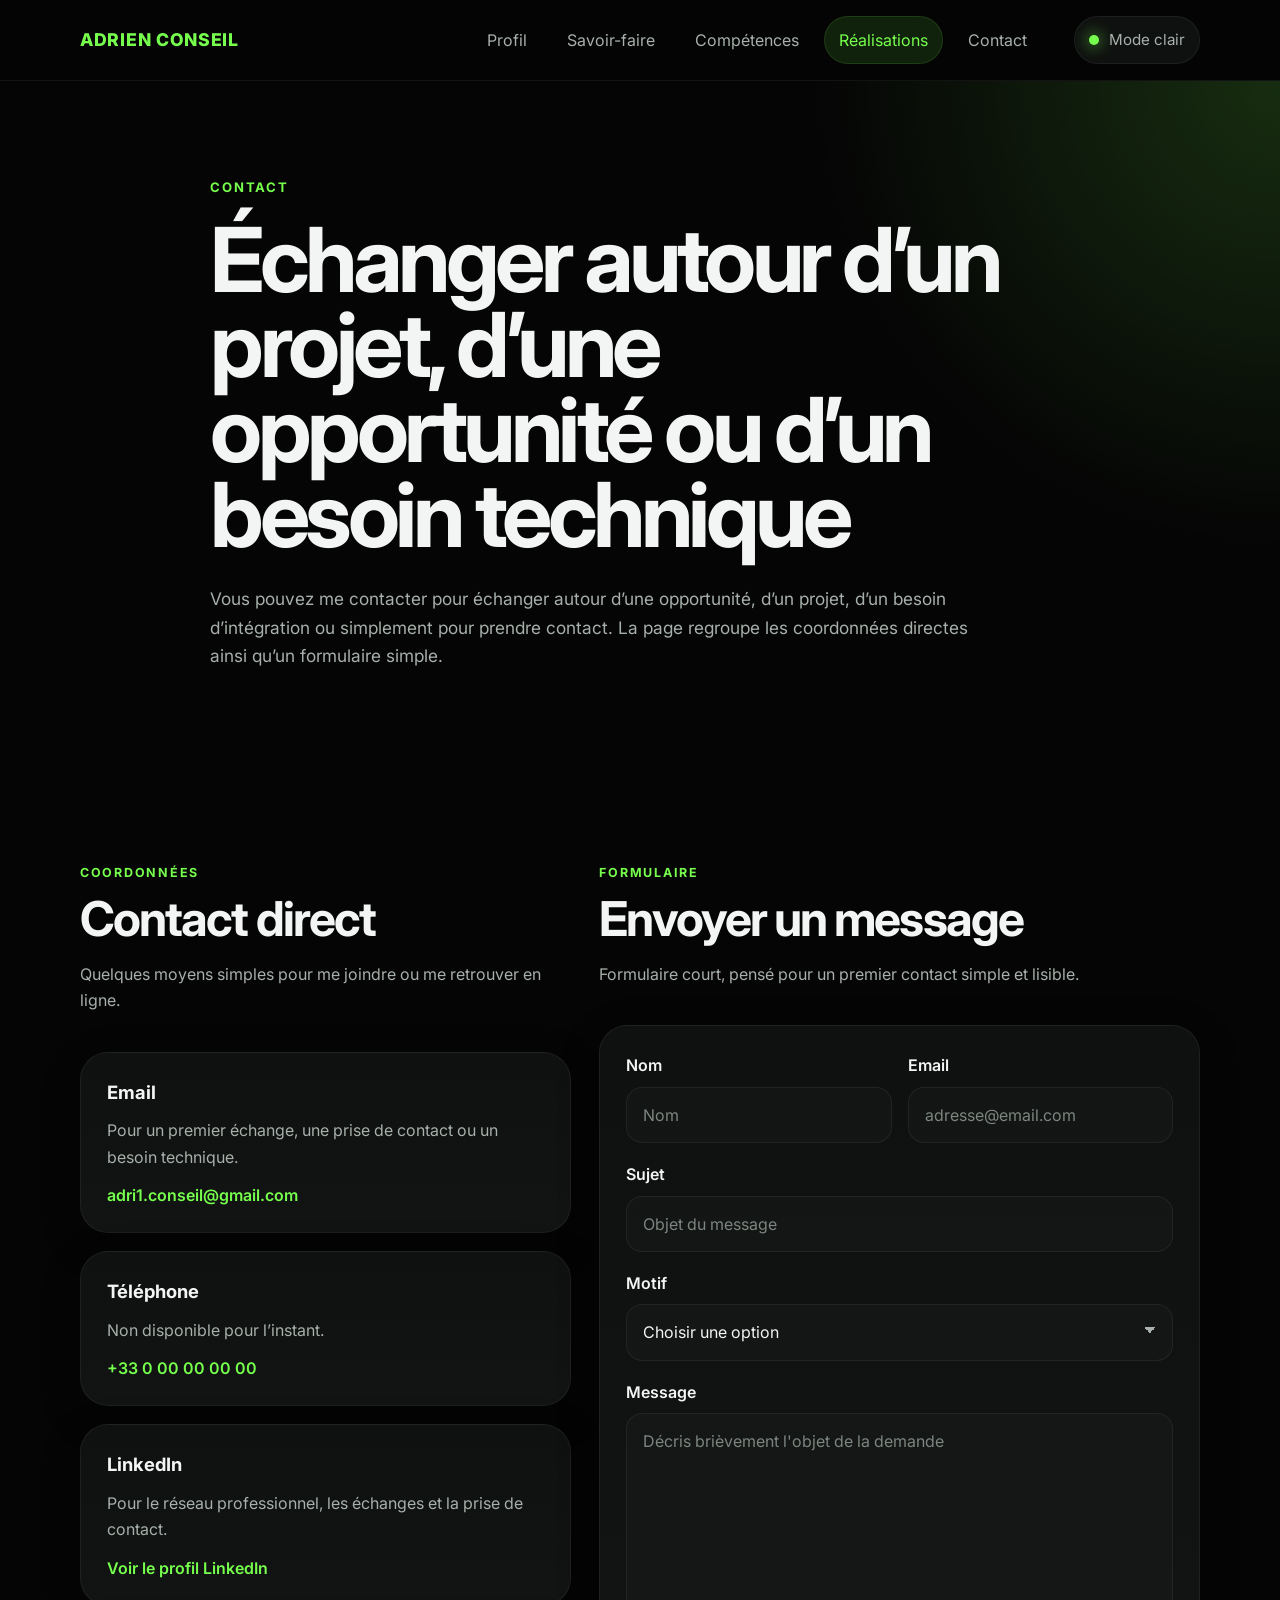
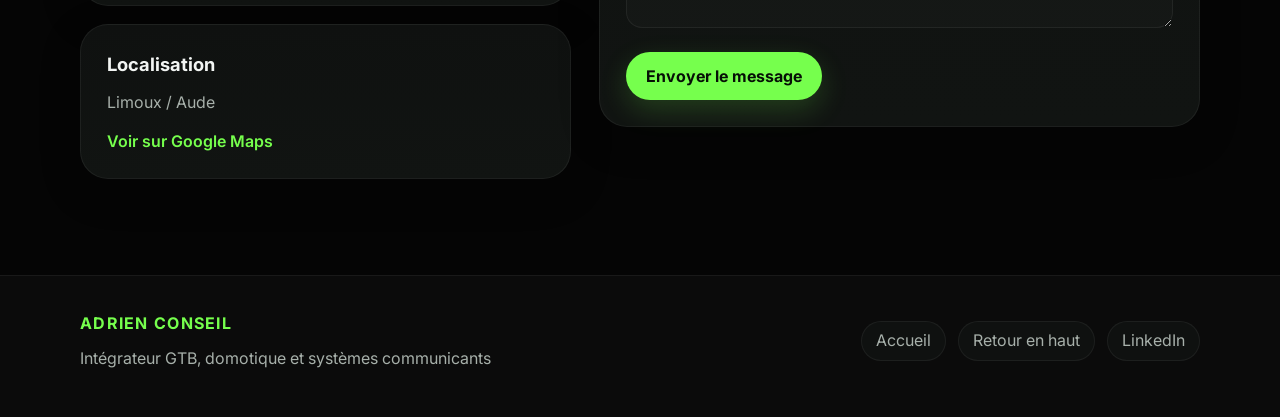
==== contact.html @ 9e02d575 "gros push de maj gros push" ====
<!DOCTYPE html>
<html lang="fr">
<head>
  <meta charset="UTF-8" />
  <meta name="viewport" content="width=device-width, initial-scale=1.0" />
  <title>Contact — Adrien Conseil</title>
  <meta
    name="description"
    content="Page de contact d’Adrien Conseil — Intégrateur GTB, domotique et systèmes communicants."
  />
  <link rel="stylesheet" href="style.css" />
</head>
<body data-theme="dark">
  <header class="site-header">
    <div class="container header-inner">
      <a href="index.html#top" class="site-brand">Adrien Conseil</a>

      <nav class="main-nav" aria-label="Navigation principale">
        <a href="index.html#profil" class="nav-link">Profil</a>
        <a href="index.html#missions" class="nav-link">Savoir-faire</a>
        <a href="index.html#competences" class="nav-link">Compétences</a>
        <a href="realisations.html" class="nav-link active">Réalisations</a>
        <a href="contact.html" class="nav-link">Contact</a>
      </nav>

      <button
        class="theme-toggle"
        id="themeToggle"
        type="button"
        aria-label="Changer de thème"
      >
        <span class="theme-toggle-dot"></span>
        <span class="theme-toggle-text">Mode clair</span>
      </button>
    </div>
  </header>

  <main id="top">
    <section class="section hero hero-contact">
      <div class="container hero-inner">
        <p class="eyebrow">Contact</p>
        <h1>Échanger autour d’un projet, d’une opportunité ou d’un besoin technique</h1>
        <p class="hero-text">
          Vous pouvez me contacter pour échanger autour d’une opportunité, d’un projet,
          d’un besoin d’intégration ou simplement pour prendre contact. La page
          regroupe les coordonnées directes ainsi qu’un formulaire simple.
        </p>
      </div>
    </section>

    <section class="section">
      <div class="container contact-layout">
        <div class="contact-column">
          <div class="section-heading">
            <p class="section-kicker">Coordonnées</p>
            <h2>Contact direct</h2>
            <p class="section-intro">
              Quelques moyens simples pour me joindre ou me retrouver en ligne.
            </p>
          </div>

          <div class="contact-cards">
            <article class="contact-card">
              <h3>Email</h3>
              <p>Pour un premier échange, une prise de contact ou un besoin technique.</p>
              <a href="mailto:adri1.conseil@gmail.com">adri1.conseil@gmail.com</a>
            </article>

            <article class="contact-card">
              <h3>Téléphone</h3>
              <p>Non disponible pour l’instant.</p>
              <a href="tel:+33000000000">+33 0 00 00 00 00</a>
            </article>

            <article class="contact-card">
              <h3>LinkedIn</h3>
              <p>Pour le réseau professionnel, les échanges et la prise de contact.</p>
              <a
                href="https://www.linkedin.com/in/adrien-conseil-538101113/"
                target="_blank"
                rel="noopener noreferrer"
              >
                Voir le profil LinkedIn
              </a>
            </article>

            <article class="contact-card">
              <h3>Localisation</h3>
              <p>Limoux / Aude</p>
              <a
                href="https://www.google.com/maps/search/?api=1&query=Limoux%2C+Aude"
                target="_blank"
                rel="noopener noreferrer"
              >
                Voir sur Google Maps
              </a>
            </article>
          </div>
        </div>

        <div class="contact-column">
          <div class="section-heading">
            <p class="section-kicker">Formulaire</p>
            <h2>Envoyer un message</h2>
            <p class="section-intro">
              Formulaire court, pensé pour un premier contact simple et lisible.
            </p>
          </div>

          <div class="contact-form-card">
            <form
              name="contact"
              method="POST"
              data-netlify="true"
              netlify-honeypot="bot-field"
              class="contact-form"
            >
              <input type="hidden" name="form-name" value="contact" />
              <p class="form-hidden">
                <label>
                  Ne pas remplir ce champ
                  <input name="bot-field" type="text" />
                </label>
              </p>

              <div class="form-grid">
                <div class="form-field">
                  <label for="name">Nom</label>
                  <input id="name" name="name" type="text" placeholder="Nom" required />
                </div>

                <div class="form-field">
                  <label for="email">Email</label>
                  <input id="email" name="email" type="email" placeholder="adresse@email.com" required />
                </div>
              </div>

              <div class="form-field">
                <label for="subject">Sujet</label>
                <input id="subject" name="subject" type="text" placeholder="Objet du message" />
              </div>

              <div class="form-field">
                <label for="reason">Motif</label>
                <select id="reason" name="reason">
                  <option value="">Choisir une option</option>
                  <option value="opportunite">Opportunité</option>
                  <option value="projet">Projet</option>
                  <option value="besoin-technique">Besoin technique</option>
                  <option value="autre">Autre</option>
                </select>
              </div>

              <div class="form-field">
                <label for="message">Message</label>
                <textarea
                  id="message"
                  name="message"
                  rows="7"
                  placeholder="Décris brièvement l'objet de la demande"
                  required
                ></textarea>
              </div>

              <div class="form-actions">
                <button type="submit" class="btn">Envoyer le message</button>
              </div>
            </form>
          </div>
        </div>
      </div>
    </section>
  </main>

  <footer class="site-footer">
    <div class="container footer-inner footer-inner-light">
      <div class="footer-text">
        <h2>Adrien Conseil</h2>
        <p>Intégrateur GTB, domotique et systèmes communicants</p>
      </div>

      <div class="footer-links">
        <a href="index.html">Accueil</a>
        <a href="#top">Retour en haut</a>
        <a
          href="https://www.linkedin.com/in/adrien-conseil-538101113/"
          target="_blank"
          rel="noopener noreferrer"
        >
          LinkedIn
        </a>
      </div>
    </div>
  </footer>

  <script>
    const body = document.body;
    const toggle = document.getElementById("themeToggle");
    const toggleText = document.querySelector(".theme-toggle-text");

    function applyTheme(theme) {
      body.setAttribute("data-theme", theme);
      localStorage.setItem("theme", theme);
      if (toggleText) {
        toggleText.textContent = theme === "dark" ? "Mode clair" : "Mode sombre";
      }
    }

    const savedTheme = localStorage.getItem("theme");
    if (savedTheme === "light" || savedTheme === "dark") {
      applyTheme(savedTheme);
    } else {
      applyTheme("dark");
    }

    if (toggle) {
      toggle.addEventListener("click", () => {
        const currentTheme = body.getAttribute("data-theme");
        applyTheme(currentTheme === "dark" ? "light" : "dark");
      });
    }
  </script>
</body>
</html>
---- style.css ----
@import url("https://fonts.googleapis.com/css2?family=Inter:wght@400;500;600;700;800&display=swap");

:root {
  --font-main: "Inter", Arial, sans-serif;
  --radius-sm: 10px;
  --radius-md: 18px;
  --radius-lg: 28px;
  --shadow-soft: 0 12px 40px rgba(0, 0, 0, 0.22);
  --transition-fast: 0.2s ease;
  --transition-medium: 0.35s ease;
}

body[data-theme="dark"] {
  --bg: #050505;
  --bg-elevated: #0b0b0b;
  --bg-card: #0f1110;
  --bg-card-2: #111412;
  --text: #f2f5f3;
  --text-soft: #a7b0aa;
  --text-muted: #7c857f;
  --border: rgba(122, 255, 87, 0.12);
  --border-soft: rgba(255, 255, 255, 0.06);
  --accent: #76ff4d;
  --accent-strong: #57e234;
  --accent-soft: rgba(118, 255, 77, 0.12);
  --hero-glow: radial-gradient(circle at top right, rgba(118, 255, 77, 0.16), transparent 32%);
  --section-alt: #080909;
  --button-secondary-bg: rgba(255, 255, 255, 0.03);
  --button-secondary-text: #f2f5f3;
  --input-bg: rgba(255, 255, 255, 0.02);
  --select-option-bg: #111412;
  --select-option-text: #f2f5f3;
}

body[data-theme="light"] {
  --bg: #f3f5f3;
  --bg-elevated: #fcfcfb;
  --bg-card: #ffffff;
  --bg-card-2: #f8faf8;
  --text: #171c18;
  --text-soft: #4f5a53;
  --text-muted: #758077;
  --border: rgba(41, 120, 30, 0.15);
  --border-soft: rgba(0, 0, 0, 0.08);
  --accent: #4dbb34;
  --accent-strong: #2c8f1c;
  --accent-soft: rgba(77, 187, 52, 0.10);
  --hero-glow: radial-gradient(circle at top right, rgba(77, 187, 52, 0.14), transparent 34%);
  --section-alt: #edf1ed;
  --button-secondary-bg: rgba(0, 0, 0, 0.03);
  --button-secondary-text: #171c18;
  --input-bg: rgba(0, 0, 0, 0.02);
  --select-option-bg: #ffffff;
  --select-option-text: #171c18;
}

* {
  box-sizing: border-box;
}

html {
  scroll-behavior: smooth;
}

body {
  margin: 0;
  font-family: var(--font-main);
  background: var(--bg);
  color: var(--text);
  line-height: 1.65;
  transition:
    background-color var(--transition-medium),
    color var(--transition-medium);
}

img {
  max-width: 100%;
  display: block;
}

a {
  color: inherit;
}

button,
input,
select,
textarea {
  font: inherit;
}

.container {
  width: min(1120px, calc(100% - 40px));
  margin: 0 auto;
}

.section {
  padding: 96px 0;
  position: relative;
}

.section-alt {
  background: var(--section-alt);
  border-top: 1px solid var(--border-soft);
  border-bottom: 1px solid var(--border-soft);
}

.site-header {
  position: sticky;
  top: 0;
  z-index: 100;
  backdrop-filter: blur(14px);
  background: color-mix(in srgb, var(--bg) 82%, transparent);
  border-bottom: 1px solid var(--border-soft);
}

.header-inner {
  min-height: 80px;
  display: flex;
  align-items: center;
  gap: 24px;
}

.site-brand {
  text-decoration: none;
  font-weight: 800;
  font-size: 1.1rem;
  letter-spacing: 0.04em;
  text-transform: uppercase;
  color: var(--accent);
  white-space: nowrap;
}

.main-nav {
  display: flex;
  align-items: center;
  gap: 10px;
  margin-left: auto;
}

.nav-link {
  text-decoration: none;
  color: var(--text-soft);
  padding: 10px 14px;
  border-radius: 999px;
  border: 1px solid transparent;
  transition:
    color var(--transition-fast),
    background-color var(--transition-fast),
    border-color var(--transition-fast);
}

.nav-link:hover {
  color: var(--text);
  background: var(--accent-soft);
  border-color: var(--border);
}

.nav-link.active {
  color: var(--accent);
  background: var(--accent-soft);
  border-color: var(--border);
}

.theme-toggle {
  margin-left: 8px;
  display: inline-flex;
  align-items: center;
  gap: 10px;
  background: var(--bg-card);
  color: var(--text);
  border: 1px solid var(--border-soft);
  border-radius: 999px;
  padding: 10px 14px;
  cursor: pointer;
  transition:
    transform var(--transition-fast),
    border-color var(--transition-fast),
    background-color var(--transition-fast);
}

.theme-toggle:hover {
  transform: translateY(-1px);
  border-color: var(--border);
}

.theme-toggle-dot {
  width: 10px;
  height: 10px;
  border-radius: 50%;
  background: var(--accent);
  box-shadow: 0 0 16px var(--accent);
}

.theme-toggle-text {
  font-size: 0.95rem;
  color: var(--text-soft);
}

.hero {
  min-height: calc(100vh - 80px);
  display: flex;
  align-items: center;
  background:
    var(--hero-glow),
    linear-gradient(to bottom, transparent, transparent);
}

.hero-contact {
  min-height: 62vh;
}

.hero-inner {
  max-width: 860px;
}

.eyebrow {
  margin: 0 0 18px;
  color: var(--accent);
  font-weight: 700;
  text-transform: uppercase;
  letter-spacing: 0.14em;
  font-size: 0.82rem;
}

.hero h1 {
  margin: 0;
  font-size: clamp(3rem, 7vw, 6rem);
  line-height: 0.95;
  letter-spacing: -0.05em;
}

.hero-subtitle {
  margin: 18px 0 0;
  font-size: clamp(1.15rem, 2.2vw, 1.6rem);
  color: var(--text);
  font-weight: 600;
}

.hero-text {
  margin: 28px 0 0;
  max-width: 780px;
  font-size: 1.08rem;
  color: var(--text-soft);
}

.hero-actions {
  margin-top: 34px;
  display: flex;
  flex-wrap: wrap;
  gap: 14px;
}

.btn {
  display: inline-flex;
  align-items: center;
  justify-content: center;
  min-height: 48px;
  padding: 0 20px;
  border-radius: 999px;
  text-decoration: none;
  font-weight: 700;
  border: none;
  transition:
    transform var(--transition-fast),
    background-color var(--transition-fast),
    color var(--transition-fast),
    border-color var(--transition-fast),
    box-shadow var(--transition-fast);
}

.btn:hover {
  transform: translateY(-2px);
}

.btn {
  background: var(--accent);
  color: #061006;
  box-shadow: 0 10px 28px rgba(118, 255, 77, 0.18);
}

.btn:hover {
  background: var(--accent-strong);
}

.btn-secondary {
  background: var(--button-secondary-bg);
  color: var(--button-secondary-text);
  border: 1px solid var(--border-soft);
  box-shadow: none;
}

.btn-secondary:hover {
  border-color: var(--border);
  background: var(--accent-soft);
  color: var(--text);
}

.section-heading {
  margin-bottom: 38px;
  max-width: 760px;
}

.section-heading-wide {
  max-width: 980px;
}

.section-kicker {
  margin: 0 0 10px;
  color: var(--accent);
  text-transform: uppercase;
  letter-spacing: 0.14em;
  font-weight: 700;
  font-size: 0.78rem;
}

.section-heading h2 {
  margin: 0;
  font-size: clamp(2rem, 4vw, 3rem);
  line-height: 1.08;
  letter-spacing: -0.04em;
}

.section-intro {
  margin: 16px 0 0;
  color: var(--text-soft);
  max-width: 680px;
}

.content-card,
.highlight-card,
.contact-card,
.contact-form-card {
  background: linear-gradient(180deg, var(--bg-card), var(--bg-card-2));
  border: 1px solid var(--border-soft);
  border-radius: var(--radius-lg);
  box-shadow: var(--shadow-soft);
}

.content-card {
  padding: 30px;
}

.content-card p {
  margin: 0 0 18px;
  color: var(--text-soft);
}

.content-card p:last-child {
  margin-bottom: 0;
}

/* Timeline */
.timeline-v2 {
  position: relative;
  display: grid;
  gap: 22px;
}

.timeline-v2::before {
  content: "";
  position: absolute;
  left: 28px;
  top: 28px;
  bottom: 28px;
  width: 1px;
  background: linear-gradient(to bottom, var(--accent), transparent);
  opacity: 0.55;
}

.timeline-item-v2 {
  display: grid;
  grid-template-columns: 72px 1fr;
  gap: 24px;
  align-items: center;
}

.timeline-step-v2 {
  position: relative;
  z-index: 1;
  width: 56px;
  height: 56px;
  border-radius: 50%;
  background: var(--bg-card);
  border: 1px solid var(--border);
  color: var(--accent);
  display: flex;
  align-items: center;
  justify-content: center;
  font-weight: 800;
  box-shadow: 0 0 0 10px color-mix(in srgb, var(--bg) 82%, transparent);
}

.timeline-card-v2 {
  min-height: 138px;
  display: flex;
  flex-direction: column;
  justify-content: center;
  padding: 28px;
  border-radius: var(--radius-lg);
  background: linear-gradient(180deg, var(--bg-card), var(--bg-card-2));
  border: 1px solid var(--border-soft);
  box-shadow: var(--shadow-soft);
  transition:
    transform var(--transition-fast),
    border-color var(--transition-fast);
}

.timeline-card-v2:hover {
  transform: translateY(-2px);
  border-color: var(--border);
}

.timeline-card-v2 h3 {
  margin: 0 0 12px;
}

.timeline-card-v2 p {
  margin: 0;
  color: var(--text-soft);
}

.highlight-card {
  margin-top: 28px;
  padding: 26px 28px;
  border-color: var(--border);
  background:
    linear-gradient(180deg, var(--bg-card), var(--bg-card-2)),
    var(--accent-soft);
}

.highlight-card h3 {
  margin: 0 0 10px;
  color: var(--accent);
}

.highlight-card p {
  margin: 0;
  color: var(--text-soft);
}

/* Competences block */
.tech-switcher {
  border: 1px solid var(--border-soft);
  border-radius: var(--radius-lg);
  background: linear-gradient(180deg, var(--bg-card), var(--bg-card-2));
  box-shadow: var(--shadow-soft);
  overflow: hidden;
}

.tech-tabs {
  display: flex;
  gap: 10px;
  padding: 18px;
  border-bottom: 1px solid var(--border-soft);
  background: color-mix(in srgb, var(--bg-card) 86%, transparent);
}

.tech-tab {
  border: 1px solid var(--border-soft);
  background: var(--bg);
  color: var(--text-soft);
  border-radius: 999px;
  padding: 10px 16px;
  cursor: pointer;
  transition:
    border-color var(--transition-fast),
    background-color var(--transition-fast),
    color var(--transition-fast),
    transform var(--transition-fast);
}

.tech-tab:hover {
  transform: translateY(-1px);
  border-color: var(--border);
  color: var(--text);
}

.tech-tab.active {
  background: var(--accent-soft);
  border-color: var(--border);
  color: var(--accent);
}

.tech-panels {
  position: relative;
}

.tech-panel {
  display: none;
  padding: 28px;
}

.tech-panel.active {
  display: block;
}

.tech-points {
  margin: 0;
  padding-left: 18px;
  color: var(--text-soft);
}

.tech-points li + li {
  margin-top: 8px;
}

/* Systems */
.system-switcher {
  display: grid;
  gap: 18px;
}

.system-buttons {
  display: flex;
  flex-wrap: wrap;
  gap: 10px;
}

.system-button {
  border: 1px solid var(--border-soft);
  background: var(--bg);
  color: var(--text-soft);
  border-radius: 999px;
  padding: 10px 16px;
  cursor: pointer;
  transition:
    border-color var(--transition-fast),
    background-color var(--transition-fast),
    color var(--transition-fast),
    transform var(--transition-fast);
}

.system-button:hover {
  transform: translateY(-1px);
  border-color: var(--border);
  color: var(--text);
}

.system-button.active {
  background: var(--accent-soft);
  border-color: var(--border);
  color: var(--accent);
}

.system-display {
  display: grid;
  grid-template-columns: minmax(320px, 0.95fr) minmax(460px, 1.25fr);
  gap: 24px;
  align-items: stretch;
}

.system-visual {
  position: relative;
  min-height: 360px;
}

.system-card {
  display: none;
  height: 100%;
}

.system-card.active {
  display: block;
}

.system-logo-stage {
  min-height: 360px;
  height: 100%;
  border-radius: 24px;
  border: 1px solid var(--border-soft);
  box-shadow: var(--shadow-soft);
  display: flex;
  align-items: center;
  justify-content: center;
  padding: 24px;
  overflow: hidden;
}

.loxone-stage {
  background:
    radial-gradient(circle at top right, rgba(118, 255, 77, 0.16), transparent 42%),
    linear-gradient(180deg, #030603, #071007);
}

.knx-stage {
  background:
    radial-gradient(circle at top right, rgba(41, 174, 255, 0.22), transparent 42%),
    linear-gradient(180deg, #02060b, #07111b);
}

.wit-stage {
  background:
    radial-gradient(circle at top right, rgba(0, 180, 255, 0.18), transparent 42%),
    linear-gradient(180deg, #02060a, #071019);
}

.brand-logo-text {
  font-size: clamp(2rem, 5vw, 4rem);
  font-weight: 800;
  letter-spacing: 0.08em;
  text-transform: uppercase;
}

.loxone-stage .brand-logo-text {
  color: #76ff4d;
  text-shadow: 0 0 24px rgba(118, 255, 77, 0.16);
}

.brand-logo-knx {
  display: inline-block;
  font-family: "Arial Black", "Inter", Arial, sans-serif;
  font-style: italic;
  font-weight: 900;
  letter-spacing: 0.02em;
  transform: skew(-12deg);
  background: linear-gradient(135deg, #46d7ff 0%, #1da1ff 55%, #7bbcff 100%);
  -webkit-background-clip: text;
  background-clip: text;
  color: transparent;
  text-shadow: 0 0 24px rgba(29, 161, 255, 0.18);
}

.brand-logo-image {
  display: block;
  max-width: 100%;
  height: auto;
}

.wit-logo-image {
  width: min(280px, 82%);
  filter: drop-shadow(0 10px 24px rgba(0, 0, 0, 0.28));
}

.system-copy {
  position: relative;
  min-height: 360px;
}

.system-copy-item {
  display: none;
  height: 100%;
  padding: 30px 32px;
  border-radius: 24px;
  background: linear-gradient(180deg, var(--bg-card), var(--bg-card-2));
  border: 1px solid var(--border-soft);
  box-shadow: var(--shadow-soft);
}

.system-copy-item.active {
  display: block;
}

.system-copy-item h3 {
  margin: 0 0 16px;
  font-size: 1.5rem;
}

.system-copy-item p {
  margin: 0 0 20px;
  color: var(--text-soft);
  max-width: 62ch;
}

.system-copy-item .tech-points {
  max-width: 62ch;
}

/* Protocols */
.protocol-switcher {
  display: grid;
  gap: 18px;
}

.protocol-buttons {
  display: flex;
  flex-wrap: wrap;
  gap: 10px;
}

.protocol-button {
  border: 1px solid var(--border-soft);
  background: var(--bg);
  color: var(--text-soft);
  border-radius: 999px;
  padding: 10px 16px;
  cursor: pointer;
  transition:
    border-color var(--transition-fast),
    background-color var(--transition-fast),
    color var(--transition-fast),
    transform var(--transition-fast);
}

.protocol-button:hover {
  transform: translateY(-1px);
  border-color: var(--border);
  color: var(--text);
}

.protocol-button.active {
  background: var(--accent-soft);
  border-color: var(--border);
  color: var(--accent);
}

.protocol-display {
  display: grid;
  grid-template-columns: minmax(320px, 0.95fr) minmax(460px, 1.25fr);
  gap: 24px;
  align-items: stretch;
}

.protocol-visual {
  position: relative;
  min-height: 360px;
}

.protocol-card {
  display: none;
  height: 100%;
}

.protocol-card.active {
  display: block;
}

.protocol-logo-stage {
  min-height: 360px;
  height: 100%;
  border-radius: 24px;
  border: 1px solid var(--border-soft);
  box-shadow: var(--shadow-soft);
  display: flex;
  align-items: center;
  justify-content: center;
  padding: 24px;
  overflow: hidden;
}

.modbus-stage {
  background:
    radial-gradient(circle at top right, rgba(255, 146, 43, 0.20), transparent 42%),
    linear-gradient(180deg, #0b0502, #1a0e06);
}

.bacnet-stage {
  background:
    radial-gradient(circle at top right, rgba(122, 255, 87, 0.16), transparent 42%),
    linear-gradient(180deg, #030603, #081108);
}

.api-stage {
  background:
    radial-gradient(circle at top right, rgba(155, 122, 255, 0.18), transparent 42%),
    linear-gradient(180deg, #05030b, #0f0919);
}

.lora-stage {
  background:
    radial-gradient(circle at top right, rgba(43, 197, 255, 0.20), transparent 42%),
    linear-gradient(180deg, #02070b, #07131c);
}

.brand-logo-modbus {
  color: #ff9a3b;
  text-shadow: 0 0 24px rgba(255, 154, 59, 0.18);
}

.brand-logo-bacnet {
  color: #7aff57;
  text-shadow: 0 0 24px rgba(122, 255, 87, 0.16);
}

.brand-logo-api {
  color: #c6a6ff;
  text-shadow: 0 0 24px rgba(198, 166, 255, 0.18);
}

.brand-logo-lora {
  color: #5fd9ff;
  text-shadow: 0 0 24px rgba(95, 217, 255, 0.18);
}

.protocol-copy {
  position: relative;
  min-height: 360px;
}

.protocol-copy-item {
  display: none;
  height: 100%;
  padding: 30px 32px;
  border-radius: 24px;
  background: linear-gradient(180deg, var(--bg-card), var(--bg-card-2));
  border: 1px solid var(--border-soft);
  box-shadow: var(--shadow-soft);
}

.protocol-copy-item.active {
  display: block;
}

.protocol-copy-item h3 {
  margin: 0 0 16px;
  font-size: 1.5rem;
}

.protocol-copy-item p {
  margin: 0;
  color: var(--text-soft);
  max-width: 62ch;
}

/* Contact page */
.contact-layout {
  display: grid;
  grid-template-columns: minmax(0, 0.9fr) minmax(0, 1.1fr);
  gap: 28px;
  align-items: start;
}

.contact-column {
  min-width: 0;
}

.contact-cards {
  display: grid;
  gap: 18px;
}

.contact-card {
  padding: 24px 26px;
}

.contact-card h3 {
  margin: 0 0 10px;
  font-size: 1.15rem;
}

.contact-card p {
  margin: 0 0 12px;
  color: var(--text-soft);
}

.contact-card a,
.contact-card span {
  color: var(--accent);
  text-decoration: none;
  font-weight: 600;
}

.contact-card a:hover {
  text-decoration: underline;
}

.contact-form-card {
  padding: 26px;
}

.contact-form {
  display: grid;
  gap: 18px;
}

.form-grid {
  display: grid;
  grid-template-columns: repeat(2, minmax(0, 1fr));
  gap: 16px;
}

.form-field {
  display: grid;
  gap: 8px;
}

.form-field label {
  font-weight: 600;
  color: var(--text);
}

.form-field input,
.form-field select,
.form-field textarea {
  width: 100%;
  border: 1px solid var(--border-soft);
  background: var(--input-bg);
  color: var(--text);
  border-radius: 16px;
  padding: 14px 16px;
  outline: none;
  transition:
    border-color var(--transition-fast),
    background-color var(--transition-fast),
    box-shadow var(--transition-fast);
}

.form-field input::placeholder,
.form-field textarea::placeholder {
  color: var(--text-muted);
}

.form-field input:focus,
.form-field select:focus,
.form-field textarea:focus {
  border-color: var(--border);
  box-shadow: 0 0 0 4px var(--accent-soft);
}

.form-field textarea {
  resize: vertical;
  min-height: 150px;
}

.form-field select {
  appearance: none;
  -webkit-appearance: none;
  -moz-appearance: none;
  padding-right: 48px;
  background-image:
    linear-gradient(45deg, transparent 50%, var(--text-soft) 50%),
    linear-gradient(135deg, var(--text-soft) 50%, transparent 50%);
  background-position:
    calc(100% - 22px) calc(50% - 3px),
    calc(100% - 16px) calc(50% - 3px);
  background-size: 6px 6px, 6px 6px;
  background-repeat: no-repeat;
}

.form-field select option {
  background: var(--select-option-bg);
  color: var(--select-option-text);
}

.form-actions {
  padding-top: 6px;
}

.form-hidden {
  display: none;
}

/* Footer */
.site-footer {
  border-top: 1px solid var(--border-soft);
  background: var(--bg-elevated);
}

.footer-inner {
  padding: 34px 0 46px;
  display: flex;
  align-items: flex-start;
  justify-content: space-between;
  gap: 24px;
}

.footer-inner-light {
  align-items: center;
}

.footer-text h2 {
  margin: 0 0 8px;
  font-size: 1rem;
  color: var(--accent);
  text-transform: uppercase;
  letter-spacing: 0.08em;
}

.footer-text p {
  margin: 0;
  color: var(--text-soft);
}

.footer-links {
  display: flex;
  flex-wrap: wrap;
  gap: 10px 12px;
  justify-content: flex-end;
}

.footer-links a,
.footer-links span {
  display: inline-flex;
  align-items: center;
  min-height: 40px;
  padding: 0 14px;
  border-radius: 999px;
  border: 1px solid var(--border-soft);
  background: var(--bg-card);
  color: var(--text-soft);
  text-decoration: none;
  transition:
    border-color var(--transition-fast),
    color var(--transition-fast),
    transform var(--transition-fast);
}

.footer-links a:hover {
  transform: translateY(-1px);
  border-color: var(--border);
  color: var(--text);
}

/* Responsive */
@media (min-width: 900px) {
  .section-heading-wide h2 {
    white-space: nowrap;
  }
}

@media (max-width: 1000px) {
  .system-display,
  .protocol-display,
  .contact-layout {
    grid-template-columns: 1fr;
  }

  .system-visual,
  .system-copy,
  .protocol-visual,
  .protocol-copy {
    min-height: auto;
  }

  .system-logo-stage,
  .system-copy-item,
  .protocol-logo-stage,
  .protocol-copy-item {
    min-height: 260px;
  }

  .system-copy-item p,
  .system-copy-item .tech-points,
  .protocol-copy-item p {
    max-width: none;
  }
}

@media (max-width: 980px) {
  .header-inner {
    flex-wrap: wrap;
    padding: 14px 0;
  }

  .main-nav {
    order: 3;
    width: 100%;
    margin-left: 0;
    overflow-x: auto;
    padding-bottom: 4px;
  }

  .hero {
    min-height: auto;
    padding-top: 40px;
  }

  .footer-inner {
    flex-direction: column;
  }

  .footer-links {
    justify-content: flex-start;
  }
}

@media (max-width: 720px) {
  .container {
    width: min(100% - 24px, 1120px);
  }

  .section {
    padding: 72px 0;
  }

  .hero h1 {
    line-height: 1;
  }

  .hero-text {
    font-size: 1rem;
  }

  .timeline-item-v2 {
    grid-template-columns: 56px 1fr;
    gap: 14px;
    align-items: center;
  }

  .timeline-v2::before {
    left: 19px;
  }

  .timeline-step-v2 {
    width: 40px;
    height: 40px;
    font-size: 0.9rem;
  }

  .timeline-card-v2,
  .content-card,
  .highlight-card,
  .system-copy-item,
  .system-logo-stage,
  .protocol-copy-item,
  .protocol-logo-stage,
  .contact-card,
  .contact-form-card {
    min-height: auto;
    padding: 20px;
    border-radius: 20px;
  }

  .tech-tabs,
  .system-buttons,
  .protocol-buttons {
    flex-wrap: wrap;
  }

  .tech-panel {
    padding: 20px;
  }

  .brand-logo-text {
    font-size: 2rem;
  }

  .wit-logo-image {
    width: min(220px, 85%);
  }

  .form-grid {
    grid-template-columns: 1fr;
  }

  .theme-toggle-text {
    display: none;
  }
}
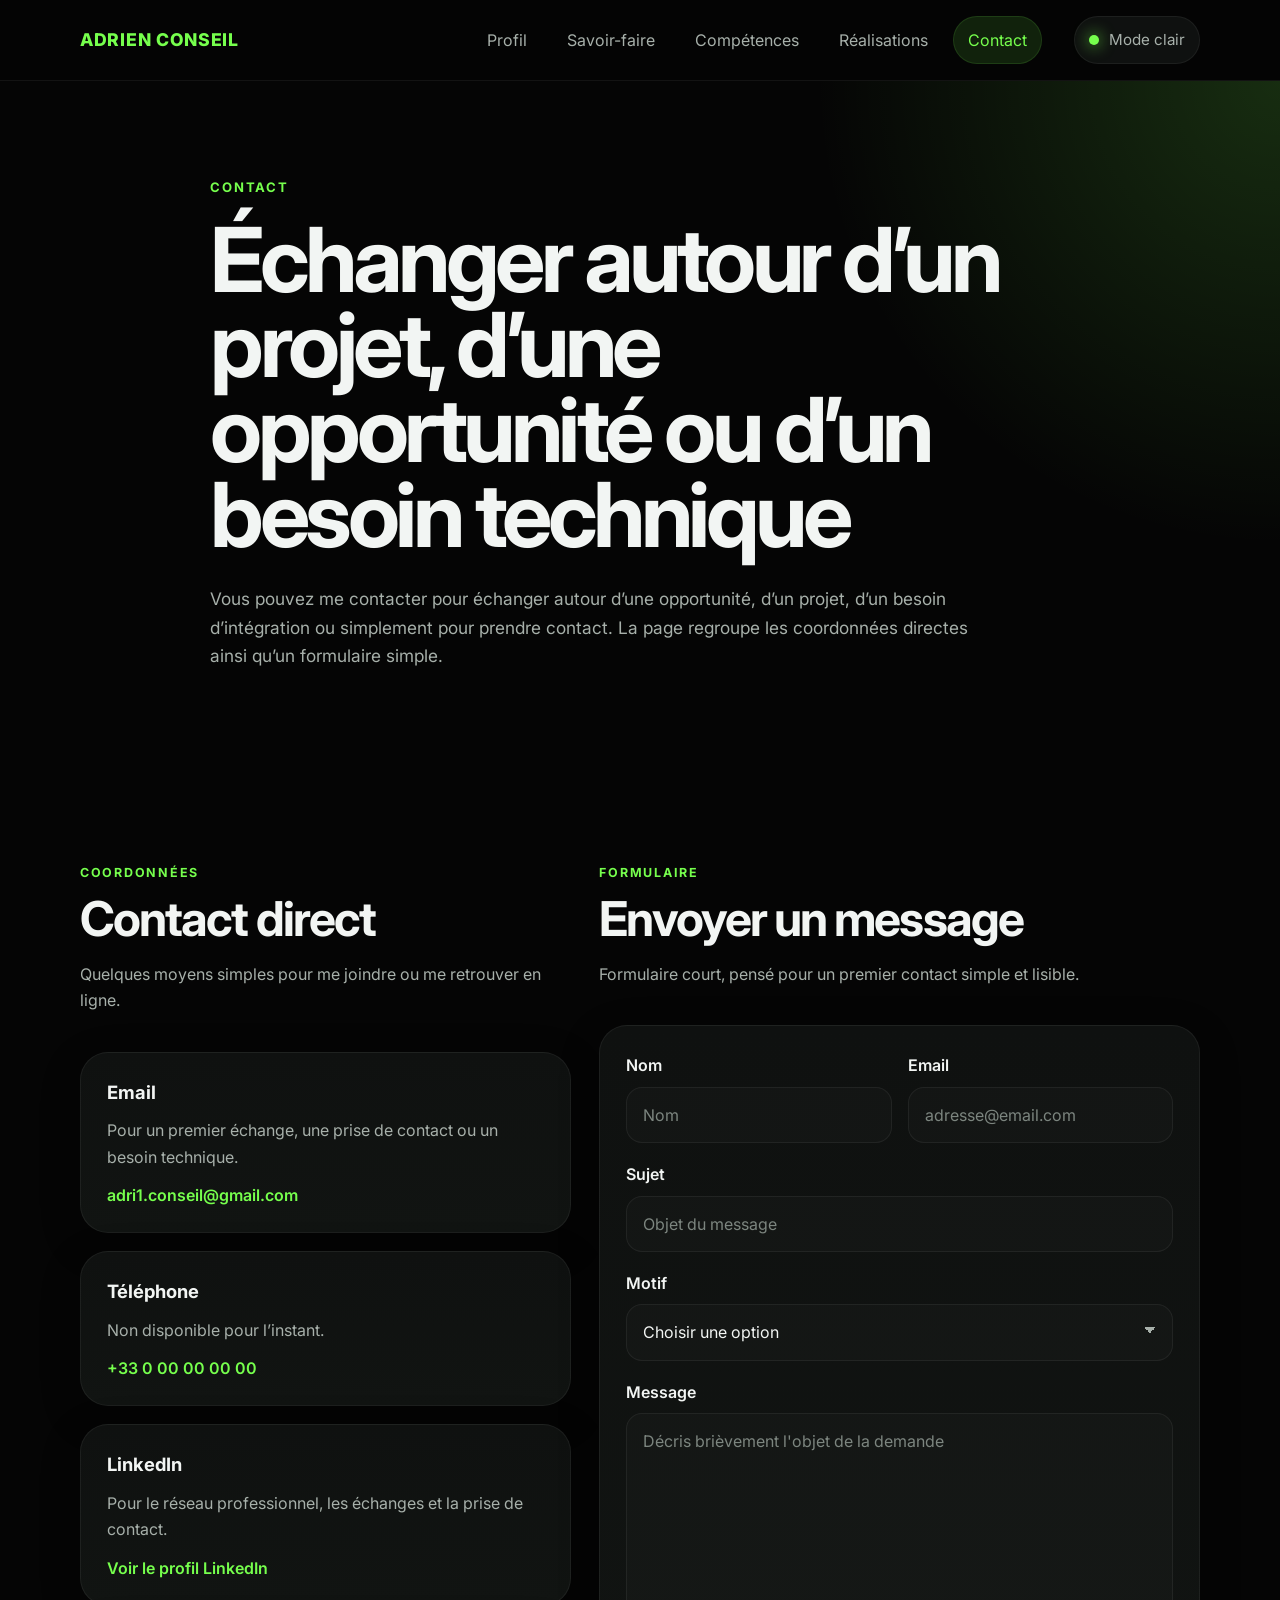
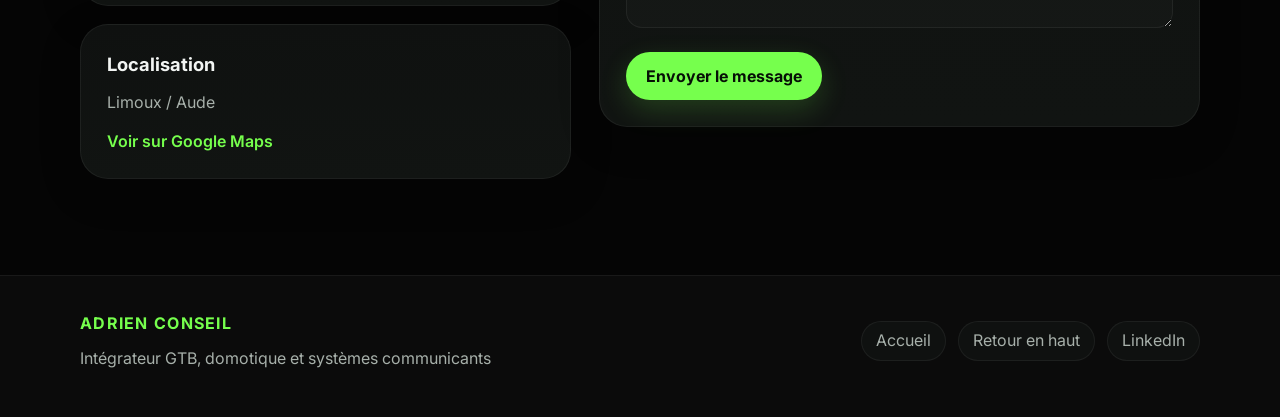
==== commit 9b447107: "Update contact.html" ====
--- a/contact.html
+++ b/contact.html
@@ -19,8 +19,8 @@
         <a href="index.html#profil" class="nav-link">Profil</a>
         <a href="index.html#missions" class="nav-link">Savoir-faire</a>
         <a href="index.html#competences" class="nav-link">Compétences</a>
-        <a href="realisations.html" class="nav-link active">Réalisations</a>
-        <a href="contact.html" class="nav-link">Contact</a>
+        <a href="realisations.html" class="nav-link">Réalisations</a>
+        <a href="contact.html" class="nav-link active">Contact</a>
       </nav>
 
       <button
